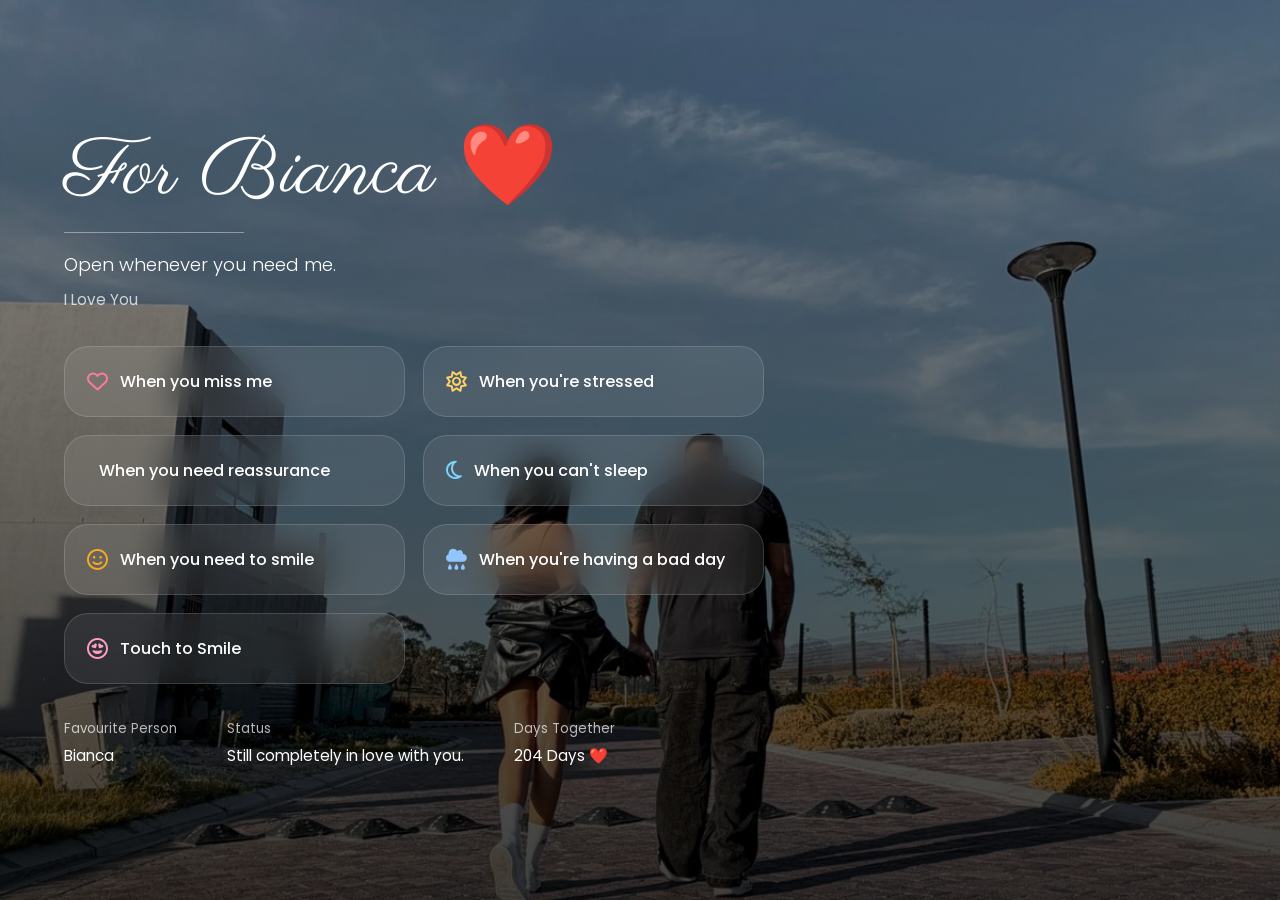
==== index.html @ 91cc372d "Update index.html" ====
<!DOCTYPE html>
<html lang="en">

<head>
    <meta charset="UTF-8">
    <meta name="viewport" content="width=device-width, initial-scale=1.0">

    <title>For Bianca ❤️</title>

    <link rel="stylesheet" href="style.css">

    <link href="https://fonts.googleapis.com/css2?family=Poppins:wght@300;400;500;600&family=Parisienne&display=swap"
        rel="stylesheet">

    <link rel="stylesheet"
        href="https://cdnjs.cloudflare.com/ajax/libs/font-awesome/6.5.2/css/all.min.css">
</head>

<body>

<div class="overlay">

        <div class="container">

            <div class="header">

                <h1>For Bianca ❤️</h1>

                <div class="line"></div>

                <p class="subtitle">
                    Open whenever you need me.
                </p>

                <p class="built">
                    I Love You
                </p>

            </div>

            <div class="cards">

                <div class="card" onclick="toggleCard(this)">
                    <div class="card-title">
                        <i class="fa-regular fa-heart"></i>
                        <span>When you miss me</span>
                    </div>

                    <div class="message">
I miss you more.

No matter where I am or what I'm doing, im thinking about you.

You're still my favourite part of every day.I Love you
                    </div>
                </div>

                <div class="card" onclick="toggleCard(this)">
                    <div class="card-title">
                        <i class="fa-regular fa-sun"></i>
                        <span>When you're stressed</span>
                    </div>

                    <div class="message">
Take a breath Baby

You have survived every difficult day you've ever faced.

I know how strong you are, even when you don't.You got this
                        I Love You
                    </div>
                </div>

                <div class="card" onclick="toggleCard(this)">
                    <div class="card-title">
                        <i class="fa-solid fa-sparkles"></i>
                        <span>When you need reassurance</span>
                    </div>

                    <div class="message">
I wish you could see yourself through my eyes.

You are far more capable and incredible than you give yourself credit for.
Just know i always got you Forever
I Love You Baby
                    </div>
                </div>

                <div class="card" onclick="toggleCard(this)">
                    <div class="card-title">
                        <i class="fa-regular fa-moon"></i>
                        <span>When you can't sleep</span>
                    </div>

                    <div class="message">
Close your eyes.

Imagine me pulling you close and kissing you.

Everything else can wait until tomorrow.Lets nap
                        I Love You
                    </div>
                </div>

                <div class="card" onclick="toggleCard(this)">
                    <div class="card-title">
                        <i class="fa-regular fa-face-smile"></i>
                        <span>When you need to smile</span>
                    </div>

                    <div class="message">
Just a reminder:

You make my days better.
You Are my World

You make me Happy.
 We Belong here.
                        
I Love You Baby
                    </div>
                </div>

                <div class="card" onclick="toggleCard(this)">
                    <div class="card-title">
                        <i class="fa-solid fa-cloud-rain"></i>
                        <span>When you're having a bad day</span>
                    </div>

                    <div class="message">
Bad days happen.
Im waiting for you to tell me all
 If youre moody ,I got you always

One bad day doesn't define you.

Tomorrow is another chance and I'll still be right here.
                        I Love You
                    </div>
                </div>
<div class="card" onclick="toggleCard(this)">
    <div class="card-title">
        <i class="fa-regular fa-face-grin-hearts"></i>
        <span>Touch to Smile</span>
    </div>

    <div class="message">

        <img src="smile.jpg" class="smile-photo">

        <p class="photo-caption">
            Because baby doggos ❤️
        </p>

    </div>
</div>
            </div>

            <div class="footer">

                <div>
                    <small>Favourite Person</small>
                    <p>Bianca</p>
                </div>

                <div>
                    <small>Status</small>
                    <p>Still completely in love with you.</p>
                </div>
                <div>
                    <small>Days Together</small>
                    <p id="daysTogether"></p>
               </div>

            </div>

        </div>

    </div>

    <script src="script.js"></script>

</body>
</html>
---- style.css ----
*{
    margin:0;
    padding:0;
    box-sizing:border-box;
}

body{

    min-height:100vh;

    background:
    linear-gradient(
        rgba(0,0,0,.25),
        rgba(0,0,0,.70)
    ),
    url("background.jpg");

    background-size:cover;
    background-position:center;

    font-family:'Poppins',sans-serif;

    overflow-x:hidden;
}

.overlay{

    min-height:100vh;

    display:flex;

    align-items:center;

    justify-content:flex-start;

    padding:40px 5%;
}

.container{

    width:100%;

    max-width:700px;
}

.header{

    text-align:left;

    margin-bottom:35px;
}

h1{

    color:white;

    font-size:5rem;

    font-family:'Parisienne',cursive;

    font-weight:normal;

    line-height:1;
}

.line{

    width:180px;

    height:1px;

    background:rgba(255,255,255,.4);

    margin:18px 0;
}

.subtitle{

    color:white;

    font-size:1.15rem;

    font-weight:300;
}

.built{

    color:rgba(255,255,255,.75);

    margin-top:10px;

    font-size:.95rem;
}

.cards{

    display:grid;

    grid-template-columns:1fr 1fr;

    gap:18px;
}

.card{

    background:rgba(255,255,255,.08);

    backdrop-filter:blur(18px);

    -webkit-backdrop-filter:blur(18px);

    border:1px solid rgba(255,255,255,.15);

    border-radius:24px;

    padding:22px;

    cursor:pointer;

    transition:.3s;
}

.card:hover{

    transform:translateY(-5px);

    background:rgba(255,255,255,.12);

    border:1px solid rgba(255,255,255,.25);
}

.card-title{

    color:white;

    display:flex;

    align-items:center;

    gap:12px;

    font-size:1rem;

    font-weight:500;
}

.card-title i{

    font-size:1.3rem;
}

.message{

    max-height:0;

    overflow:hidden;

    transition:max-height .6s ease;

    white-space:pre-line;

    color:white;

    line-height:1.8;

    font-size:.95rem;
}

.card.active .message{

    margin-top:18px;

    max-height:1500px;
}

.footer{

    margin-top:35px;

    display:flex;

    gap:50px;

    color:white;
}

.footer small{

    display:block;

    opacity:.7;

    margin-bottom:5px;
}

.footer p{

    font-size:.95rem;
}

/* Dog / Smile Photo */

.smile-photo{

    width:100%;

    height:auto;

    display:block;

    border-radius:18px;

    margin-top:15px;
}

.photo-caption{

    margin-top:12px;

    color:white;

    text-align:center;
}

.message img{

    width:100%;

    height:auto;

    display:block;
}

/* Icon Colours */

.fa-heart{
    color:#ff7a9e;
}

.fa-sun{
    color:#ffd166;
}

.fa-sparkles{
    color:#c084fc;
}

.fa-moon{
    color:#7dd3fc;
}

.fa-face-smile{
    color:#f9a826;
}

.fa-face-grin-hearts{
    color:#ff9ec4;
}

.fa-cloud-rain{
    color:#93c5fd;
}

@media(max-width:768px){

    .overlay{

        justify-content:center;

        padding:30px 20px;
    }

    .container{

        max-width:100%;
    }

    h1{

        font-size:3.8rem;

        text-align:center;
    }

    .header{

        text-align:center;
    }

    .line{

        margin:18px auto;
    }

    .cards{

        grid-template-columns:1fr;
    }

    .footer{

        flex-direction:column;

        gap:15px;

        text-align:center;
    }
}
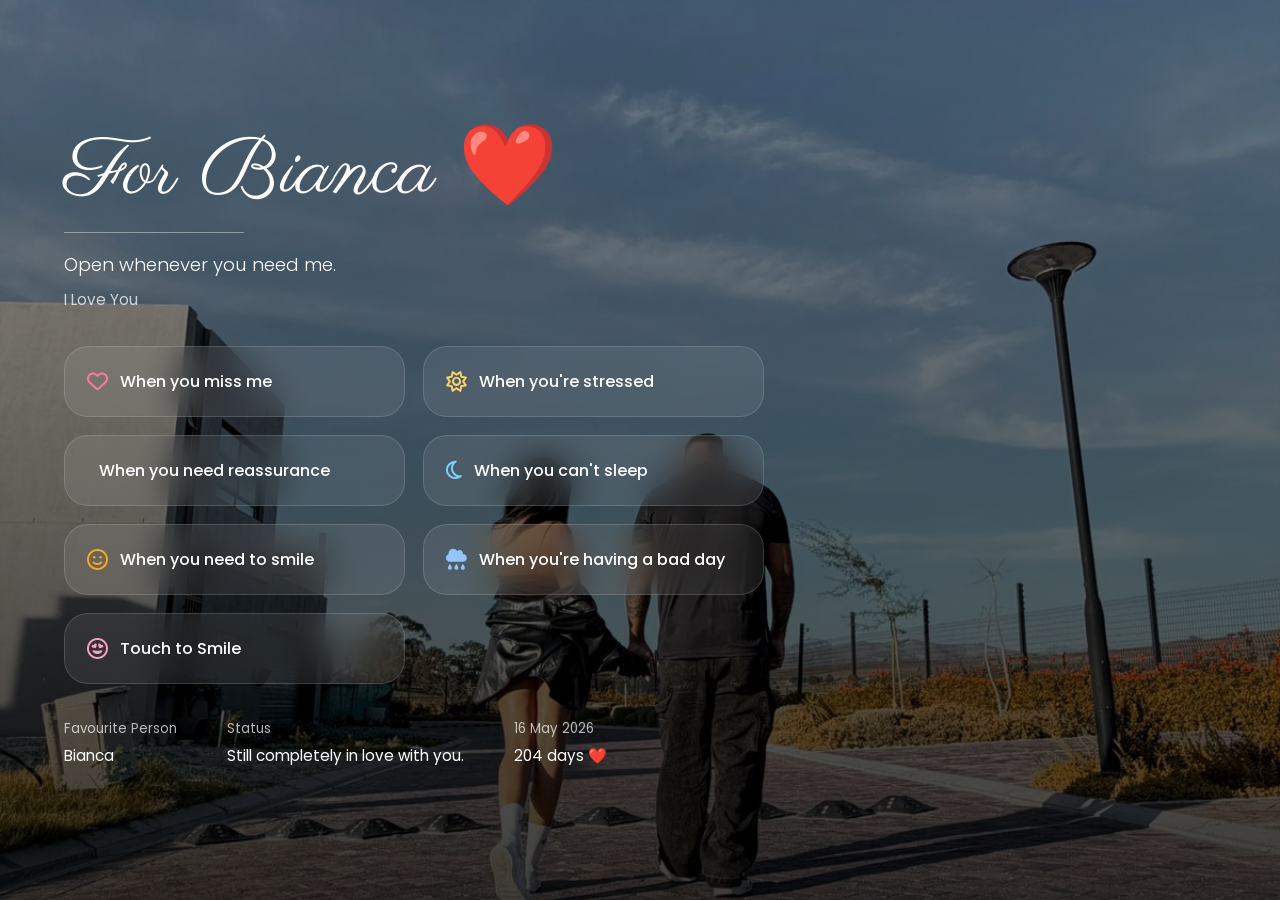
==== commit a695779d: "Update index.html" ====
--- a/index.html
+++ b/index.html
@@ -168,7 +168,7 @@
                     <p>Still completely in love with you.</p>
                 </div>
                 <div>
-                    <small>Days Together</small>
+                    <small>16 May 2026 </small>
                     <p id="daysTogether"></p>
                </div>
 
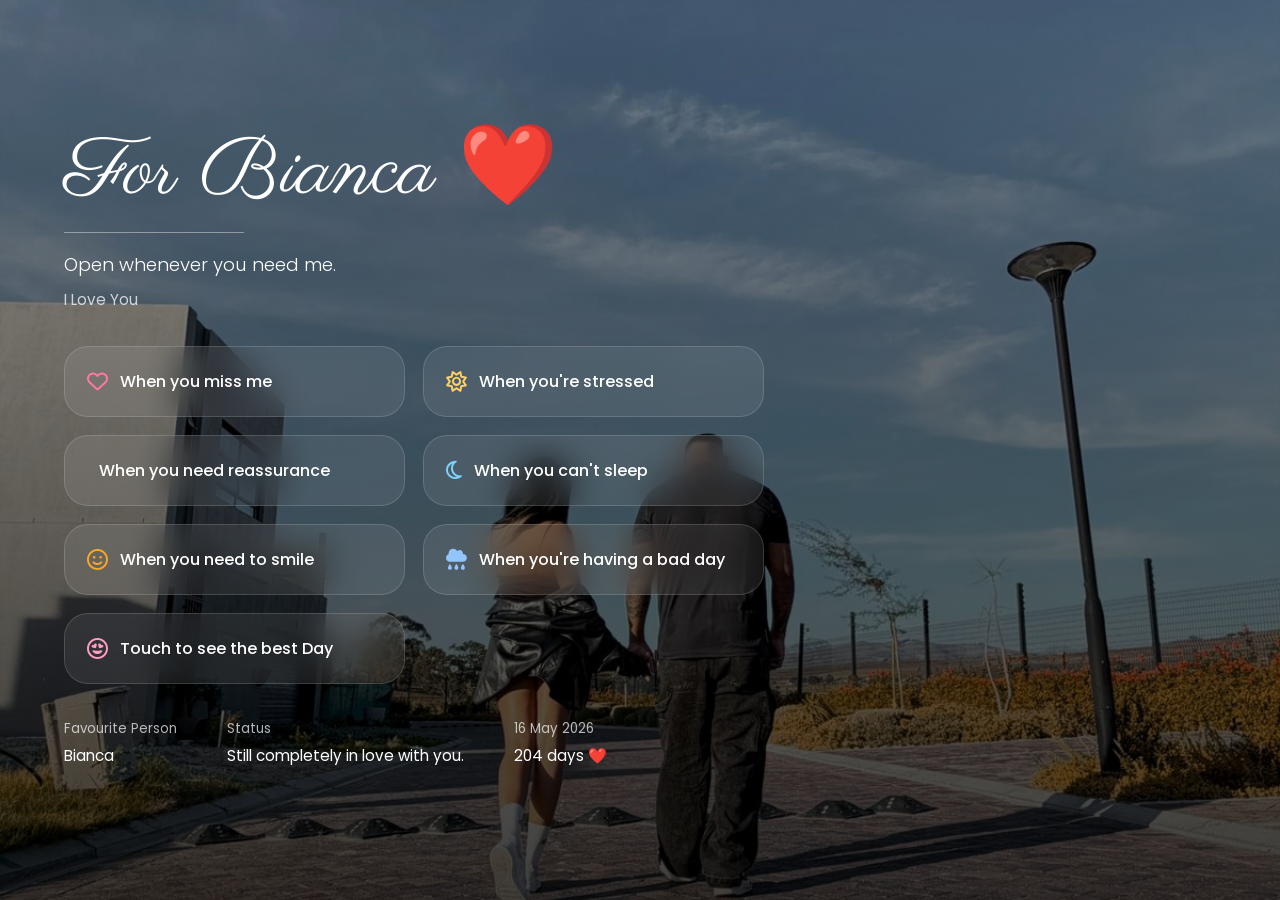
==== commit 3fd509ac: "Update index.html" ====
--- a/index.html
+++ b/index.html
@@ -141,15 +141,15 @@
 <div class="card" onclick="toggleCard(this)">
     <div class="card-title">
         <i class="fa-regular fa-face-grin-hearts"></i>
-        <span>Touch to Smile</span>
+        <span>Touch to see the best Day</span>
     </div>
 
     <div class="message">
 
-        <img src="smile.jpg" class="smile-photo">
+        <img src="16.jpg" class="smile-photo">
 
         <p class="photo-caption">
-            Because baby doggos ❤️
+            16/05/2026:Always and forever ❤️Little Wolf
         </p>
 
     </div>
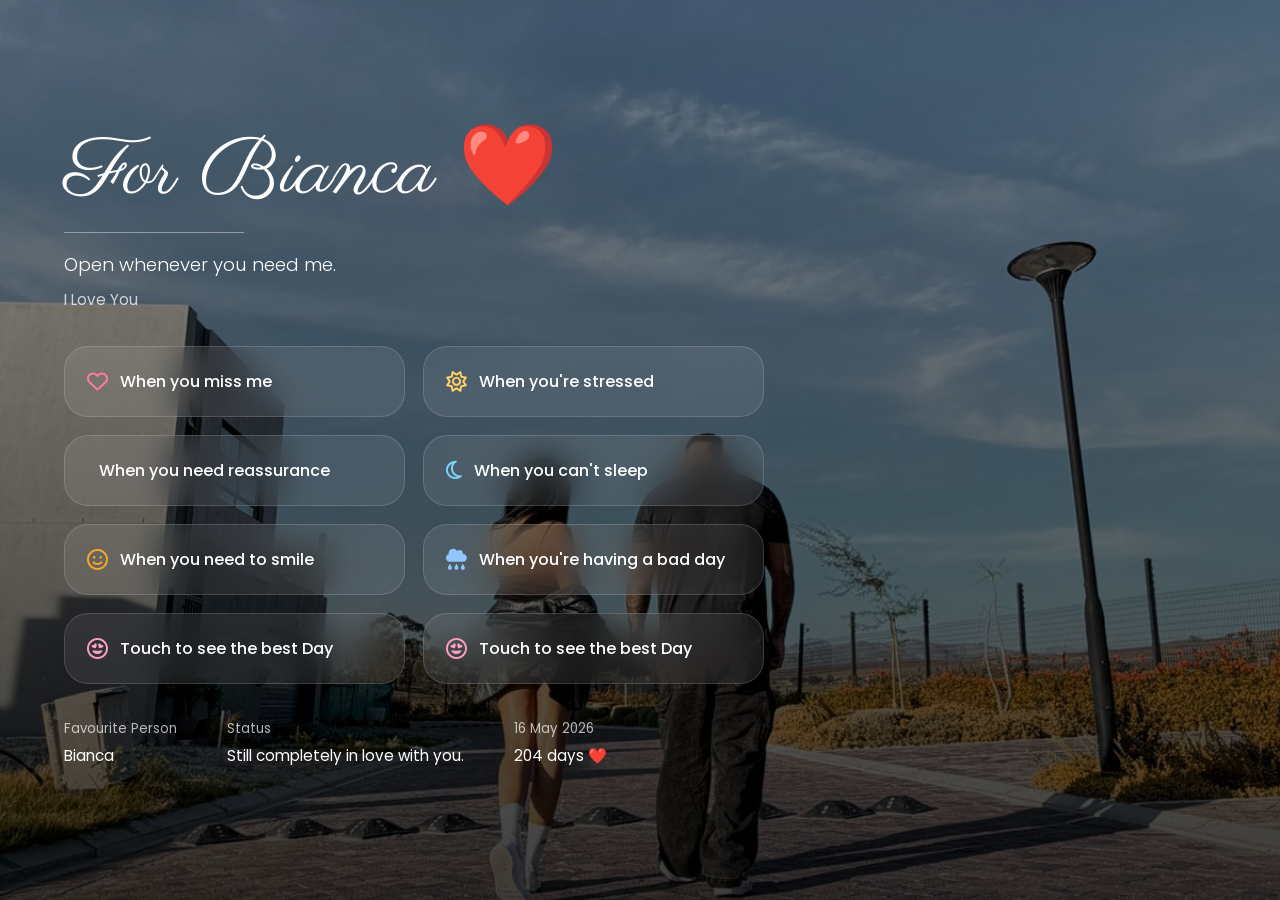
==== commit 781e304e: "Update index.html" ====
--- a/index.html
+++ b/index.html
@@ -154,6 +154,22 @@
 
     </div>
 </div>
+                <div class="card" onclick="toggleCard(this)">
+    <div class="card-title">
+        <i class="fa-regular fa-face-grin-hearts"></i>
+        <span>Touch to see the best Day</span>
+    </div>
+
+    <div class="message">
+
+        <img src="smile.jpg" class="smile-photo">
+
+        <p class="photo-caption">
+            16/05/2026:Always and forever ❤️Little Wolf
+        </p>
+
+    </div>
+</div>
             </div>
 
             <div class="footer">
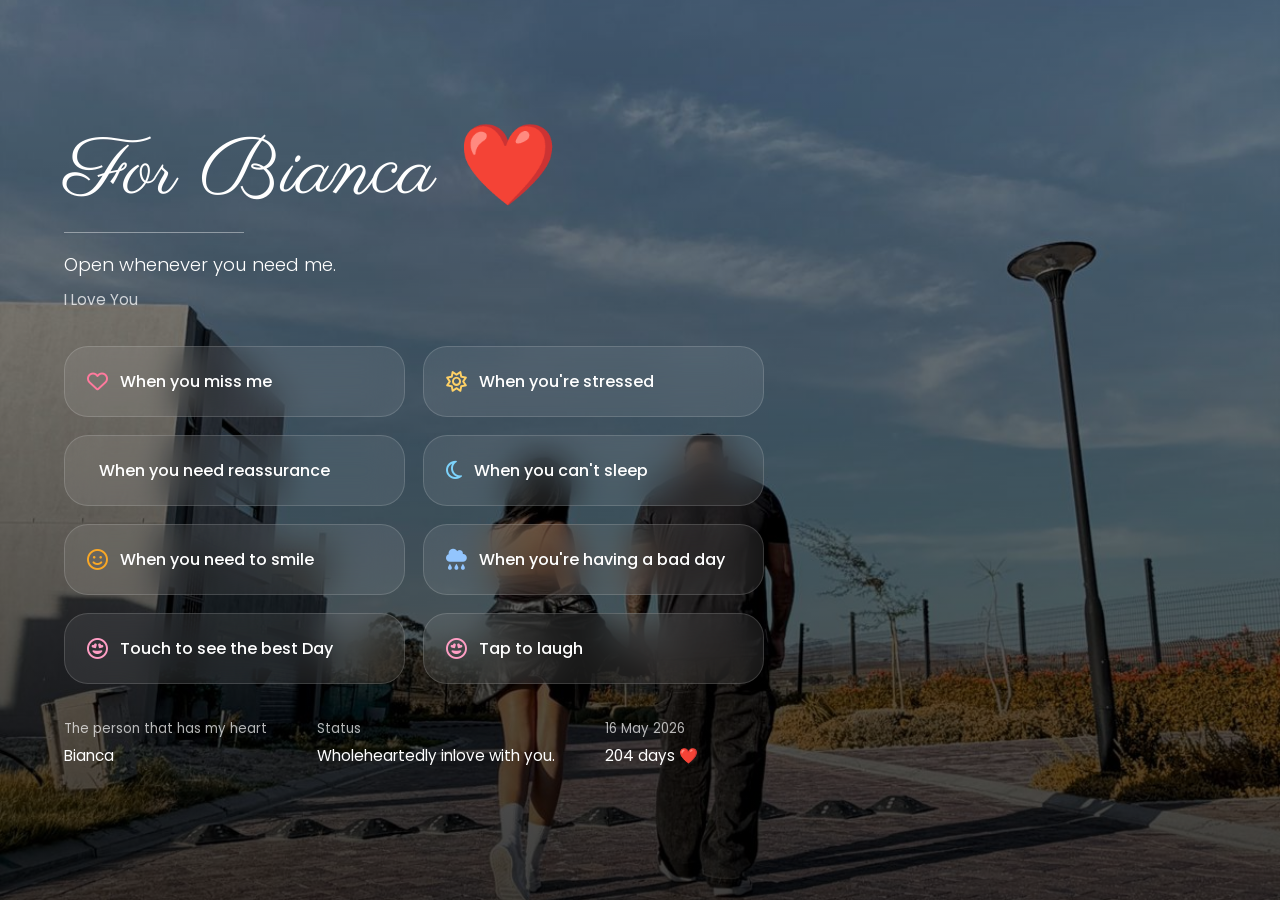
==== commit fc65b611: "Update index.html" ====
--- a/index.html
+++ b/index.html
@@ -157,7 +157,7 @@
                 <div class="card" onclick="toggleCard(this)">
     <div class="card-title">
         <i class="fa-regular fa-face-grin-hearts"></i>
-        <span>Touch to see the best Day</span>
+        <span>Tap to laugh</span>
     </div>
 
     <div class="message">
@@ -165,7 +165,7 @@
         <img src="smile.jpg" class="smile-photo">
 
         <p class="photo-caption">
-            16/05/2026:Always and forever ❤️Little Wolf
+            Baby Doggos
         </p>
 
     </div>
@@ -175,13 +175,13 @@
             <div class="footer">
 
                 <div>
-                    <small>Favourite Person</small>
+                    <small>The person that has my heart</small>
                     <p>Bianca</p>
                 </div>
 
                 <div>
                     <small>Status</small>
-                    <p>Still completely in love with you.</p>
+                    <p>Wholeheartedly inlove with you.</p>
                 </div>
                 <div>
                     <small>16 May 2026 </small>
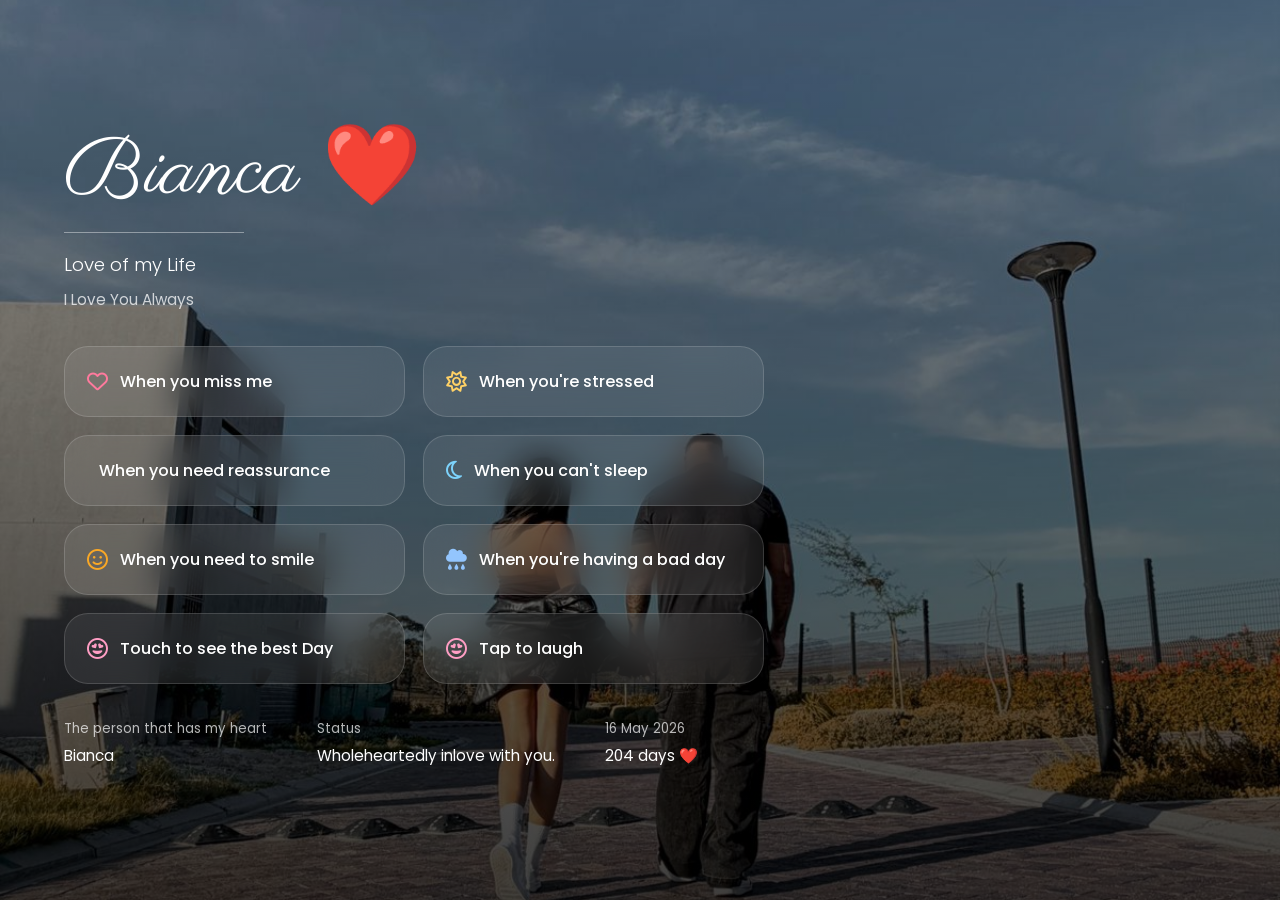
==== commit f23b157a: "Update index.html" ====
--- a/index.html
+++ b/index.html
@@ -24,16 +24,16 @@
 
             <div class="header">
 
-                <h1>For Bianca ❤️</h1>
+                <h1> Bianca ❤️</h1>
 
                 <div class="line"></div>
 
                 <p class="subtitle">
-                    Open whenever you need me.
+                    Love of my Life
                 </p>
 
                 <p class="built">
-                    I Love You
+                    I Love You Always
                 </p>
 
             </div>
@@ -47,11 +47,18 @@
                     </div>
 
                     <div class="message">
-I miss you more.
-
-No matter where I am or what I'm doing, im thinking about you.
-
-You're still my favourite part of every day.I Love you
+I miss you 
+I'm probably not with you right now. I wish I could be. If I had the choice, I'd always choose to be beside you.
+
+Close your eyes for a second and imagine I'm giving you head rubs,and telling you everything is going to be okay.
+
+Distance changes where we are, not how much I love you. Not for a second.
+
+Every day that passes is one day closer to making more memories with you.
+
+Until then,I will choose you everyday .I love you endlessly
+
+
                     </div>
                 </div>
 
@@ -62,11 +69,21 @@
                     </div>
 
                     <div class="message">
-Take a breath Baby
-
-You have survived every difficult day you've ever faced.
-
-I know how strong you are, even when you don't.You got this
+Look how far you've already come.
+
+There have been days you thought you wouldn't get through, yet here you are.
+
+I see your strength even when you don't.
+
+Keep going.
+
+One step.
+
+One prayer.
+
+One day at a time.
+
+I believe in you with everything I have.
                         I Love You
                     </div>
                 </div>
@@ -78,10 +95,20 @@
                     </div>
 
                     <div class="message">
-I wish you could see yourself through my eyes.
-
-You are far more capable and incredible than you give yourself credit for.
-Just know i always got you Forever
+I need you to remember something.
+
+You never have to earn my love.
+
+You don't have to be perfect, have the perfect day, or always have the right words.
+
+I chose you because of who you are
+You are and will always be perfect to me
+
+On your best days, I will love you.
+
+On your hardest days, I will love you 
+
+Nothing about a bad day could ever make me stop choosing you.
 I Love You Baby
                     </div>
                 </div>
@@ -93,12 +120,20 @@
                     </div>
 
                     <div class="message">
-Close your eyes.
-
-Imagine me pulling you close and kissing you.
-
-Everything else can wait until tomorrow.Lets nap
-                        I Love You
+Take one slow breath.
+
+Imagine I'm lying next to you, playing with your hair and reminding you that today is over.
+
+Whatever happened today doesn't define tomorrow.
+
+You deserve a nap
+
+Sleep knowing someone is praying for you, thinking about you, and loving you more than these words could ever explain.
+
+Goodnight, my beautiful girl.
+
+I'll be here when you wake up.
+  I Love You
                     </div>
                 </div>
 
@@ -109,15 +144,35 @@
                     </div>
 
                     <div class="message">
-Just a reminder:
-
-You make my days better.
-You Are my World
-
-You make me Happy.
- We Belong here.
-                        
-I Love You Baby
+Hi, beautiful.
+
+If you're reading this, I have one mission: to make you smile.
+
+So here's your reminder...
+
+You're ridiculously Beautiful. Yes, even when you think you aren't.
+
+You have the kind of smile that can completely change my day. and somehow manage to make even ordinary moments feel special.
+
+I hope you know how much joy you bring into my life. Just thinking about you makes me smile, so it's only fair that I return the favour.
+
+Now I need you to do something for me.
+
+Smile.
+
+Even if it's just a tiny one.
+
+Because somewhere, I'm probably smiling too, simply because you exist.
+
+And if that didn't work...
+
+Remember that I absolutely cannot resist you when you give me that look.
+
+Yes... that one.
+
+I hope I caught you smiling.
+
+I love you Baby ❤️
                     </div>
                 </div>
 
@@ -128,13 +183,21 @@
                     </div>
 
                     <div class="message">
-Bad days happen.
-Im waiting for you to tell me all
- If youre moody ,I got you always
-
-One bad day doesn't define you.
-
-Tomorrow is another chance and I'll still be right here.
+I know your mind can get loud sometimes.
+
+It tells you stories that aren't true. It makes you question things that never needed questioning.
+
+So let me be louder than those thoughts.
+
+I love you.
+
+I'm not leaving.
+
+We're okay.
+
+Whatever you're worried about, we'll face it together.
+
+You don't have to carry everything by yourself anymore.
                         I Love You
                     </div>
                 </div>
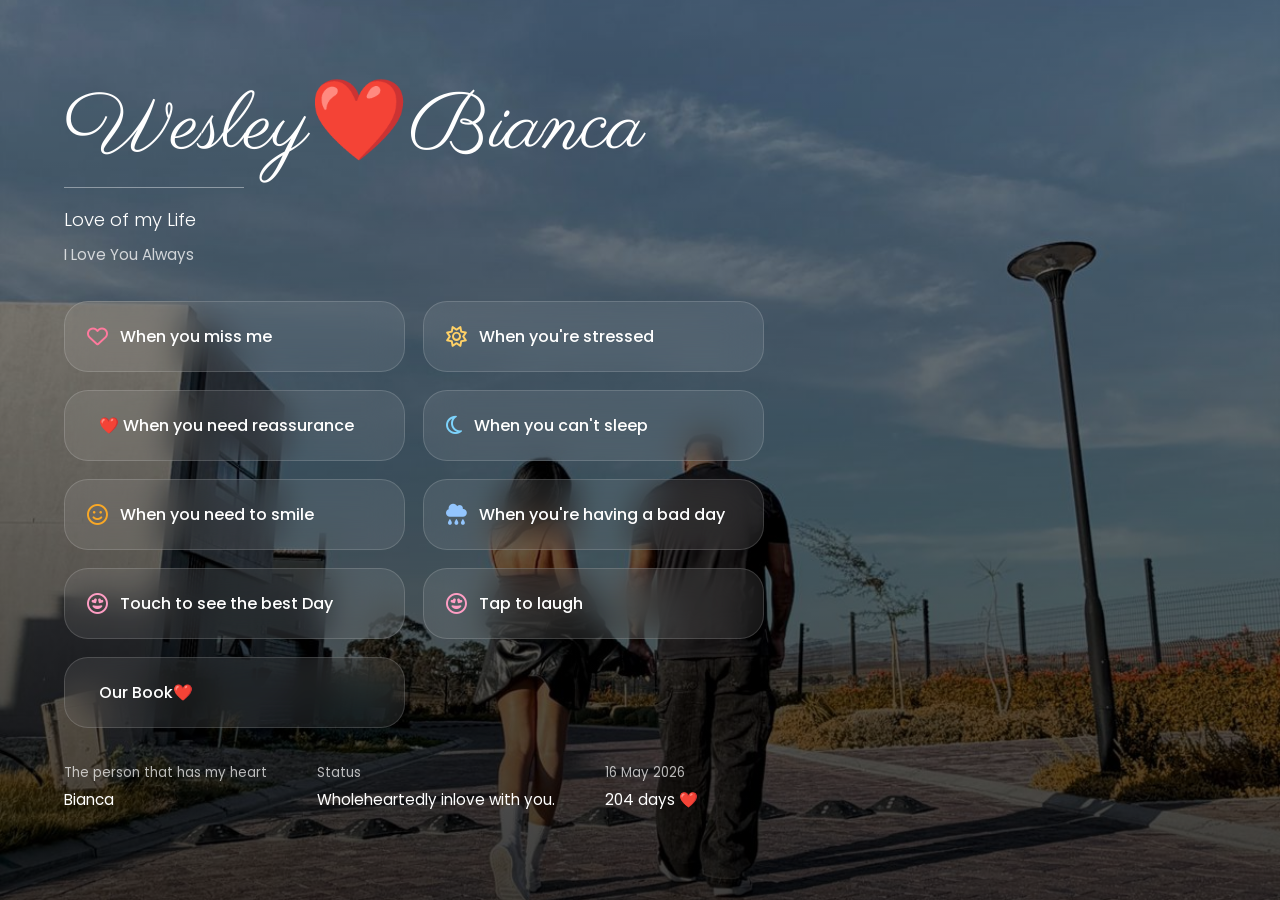
==== commit edb5dab7: "Update index.html" ====
--- a/index.html
+++ b/index.html
@@ -5,7 +5,7 @@
     <meta charset="UTF-8">
     <meta name="viewport" content="width=device-width, initial-scale=1.0">
 
-    <title>For Bianca ❤️</title>
+    <title> Bianca ❤️</title>
 
     <link rel="stylesheet" href="style.css">
 
@@ -24,7 +24,7 @@
 
             <div class="header">
 
-                <h1> Bianca ❤️</h1>
+                <h1> Wesley❤️Bianca</h1>
 
                 <div class="line"></div>
 
@@ -91,7 +91,7 @@
                 <div class="card" onclick="toggleCard(this)">
                     <div class="card-title">
                         <i class="fa-solid fa-sparkles"></i>
-                        <span>When you need reassurance</span>
+                        <span>❤️ When you need reassurance</span>
                     </div>
 
                     <div class="message">
@@ -201,6 +201,7 @@
                         I Love You
                     </div>
                 </div>
+                
 <div class="card" onclick="toggleCard(this)">
     <div class="card-title">
         <i class="fa-regular fa-face-grin-hearts"></i>
@@ -233,6 +234,14 @@
 
     </div>
 </div>
+
+<div class="card" onclick="window.location.href='journal.html'">
+    <div class="card-title">
+        <i class="fa-solid fa-book-heart"></i>
+        <span>Our Book❤️</span>
+    </div>
+</div>
+
             </div>
 
             <div class="footer">
@@ -257,7 +266,7 @@
 
     </div>
 
-    <script src="script.js"></script>
+<script type="module" src="script.js"></script>
 
 </body>
 </html>
